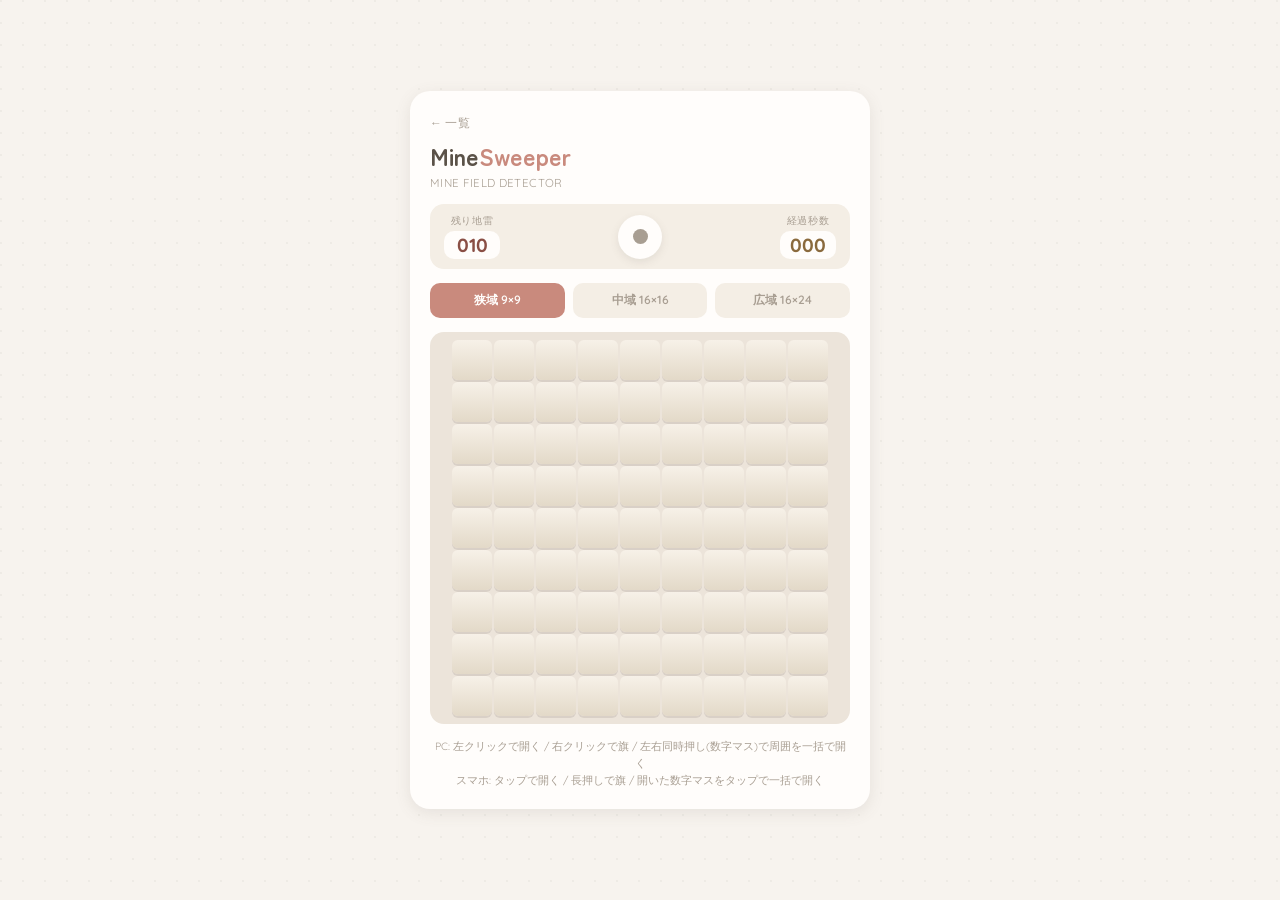
==== games/mine-sweeper/index.html @ 403c085d "マインスイーパー" ====
<!DOCTYPE html>
<html lang="ja">
<head>
    <meta charset="UTF-8">
    <meta name="viewport" content="width=device-width, initial-scale=1, maximum-scale=1, user-scalable=no">

    <title>Mine Sweeper</title>

    <link rel="manifest" href="manifest.json">
    <link rel="icon" href="icons/icon-192.png" type="image/png">
    <link rel="apple-touch-icon" href="icons/icon-192.png">
    <meta name="apple-mobile-web-app-capable" content="yes">
    <meta name="apple-mobile-web-app-status-bar-style" content="default">
    <meta name="apple-mobile-web-app-title" content="Mine Sweeper">

    <link rel="stylesheet" href="style.css">
</head>

<body>
    <div class="app">
        <div class="top-row">
            <div>
                <a href="../../index.html" class="back-link" aria-label="ゲーム一覧に戻る">← 一覧</a>
                <h1>Mine<span>Sweeper</span></h1>
                <div class="subtitle">MINE FIELD DETECTOR</div>
            </div>
        </div>

        <div class="control-panel">
            <div class="readout">
                <span class="readout-label">残り地雷</span>
                <span id="mineCount" class="value mines">010</span>
            </div>

            <button id="resetBtn" class="status-btn" aria-label="リセット">
                <span id="statusDot" class="status-dot"></span>
            </button>

            <div class="readout">
                <span class="readout-label">経過秒数</span>
                <span id="timer" class="value timer">000</span>
            </div>
        </div>

        <div id="sectorSelect" class="sector-select"></div>

        <div class="board-wrap">
            <div id="board" class="board"></div>
        </div>

        <div id="banner" class="banner hidden"></div>

        <p class="hint">
            PC: 左クリックで開く / 右クリックで旗 / 左右同時押し(数字マス)で周囲を一括で開く<br>
            スマホ: タップで開く / 長押しで旗 / 開いた数字マスをタップで一括で開く
        </p>
    </div>

    <!-- サイト共通のサービスワーカー登録(ルートのsw.jsを1つだけ登録する) -->
    <script src="../../shared/register-sw.js"></script>
    <script src="script.js"></script>
</body>
</html>
---- games/mine-sweeper/style.css ----
@import url("https://fonts.googleapis.com/css2?family=Quicksand:wght@300..700&family=Zen+Maru+Gothic&display=swap");
:root {
  --bg: #f7f3ee;
  --card: #fffdfb;
  --grid-bg: #ece4da;
  --cell-empty: #f4eee5;
  --ink: #6b6259;
  --ink-heading:#5b5248;
  --ink-soft: #a89e92;
  --accent: #c98a7d;
  --shadow: rgba(107, 98, 89, 0.12);
  /* pale tone scale, deepens gently as numbers grow */
  --t2: #f1e9df;
  --t2-ink: #8a8074;
  --t4: #eadfce;
  --t4-ink: #8a7a5c;
  --t8: #e9d6bd;
  --t8-ink: #8a6a3d;
  --t16: #e3c9c2;
  --t16-ink: #8a4f45;
  --t32: #dcb8c4;
  --t32-ink: #8a3d55;
  --t64: #cfa9c6;
  --t64-ink: #6d3f68;
  --t128: #b7a3cf;
  --t128-ink: #443a72;
  --t256: #9fabce;
  --t256-ink: #2f3f6e;
  --t512: #8fb3c2;
  --t512-ink: #20495a;
  --t1024: #87bcb2;
  --t1024-ink: #1c4f47;
  --t2048: #8fc39a;
  --t2048-ink: #1b4a2c;
  --thi: #6f6259;
  --thi-ink: #fdf9f4;
}

.back-link {
  margin-bottom: 6px;
  display: inline-block;
  color: var(--ink-soft);
  font-size: 12px;
  text-decoration: none;
  letter-spacing: 0.02em;
}
.back-link:hover {
  color: var(--accent);
}
.back-link:focus-visible {
  outline: 2px solid var(--accent);
  outline-offset: 2px;
  border-radius: 4px;
}

* {
  box-sizing: border-box;
}

html, body {
  height: 100%;
  margin: 0;
  overscroll-behavior: none;
}

body {
  min-height: 100vh;
  display: flex;
  align-items: center;
  justify-content: center;
  padding: 24px 16px;
  background: var(--bg);
  background-image: radial-gradient(circle at 1px 1px, rgba(107, 98, 89, 0.06) 1px, transparent 0);
  background-size: 22px 22px;
  font-family: "Quicksand", sans-serif;
  color: var(--ink);
  -webkit-tap-highlight-color: transparent;
  -webkit-user-select: none;
  user-select: none;
}

h1 {
  font-family: "Zen Maru Gothic", sans-serif;
  font-size: 24px;
  font-weight: 700;
  margin: 0;
  color: var(--ink-heading);
}
h1 span {
  color: var(--accent);
}

.app {
  width: 100%;
  max-width: 460px;
  padding: 20px;
  background: var(--card);
  border-radius: 20px;
  box-shadow: 0 4px 16px var(--shadow);
}

.top-row {
  display: flex;
  align-items: flex-end;
  justify-content: space-between;
  margin-bottom: 14px;
}

.subtitle {
  font-size: 11.5px;
  color: var(--ink-soft);
  margin-top: 2px;
  letter-spacing: 0.03em;
}

.control-panel {
  margin-bottom: 14px;
  padding: 10px 14px;
  display: flex;
  align-items: center;
  justify-content: space-between;
  background: var(--cell-empty);
  border-radius: 14px;
}

.readout {
  display: flex;
  flex-direction: column;
  align-items: center;
  gap: 3px;
}
.readout .value {
  padding: 2px 10px;
  font-family: "Quicksand", sans-serif;
  font-weight: 700;
  font-size: 19px;
  border-radius: 10px;
  background: var(--card);
  min-width: 56px;
  text-align: center;
}
.readout .value.mines {
  color: var(--t16-ink);
}
.readout .value.timer {
  color: var(--t8-ink);
}

.readout-label {
  font-size: 10px;
  color: var(--ink-soft);
  letter-spacing: 0.06em;
}

.status-btn {
  width: 44px;
  height: 44px;
  display: flex;
  align-items: center;
  justify-content: center;
  border: none;
  border-radius: 50%;
  background: var(--card);
  box-shadow: 0 3px 8px var(--shadow);
  cursor: pointer;
  transition: transform 0.08s;
}
.status-btn:active {
  transform: scale(0.94);
}

.status-dot {
  width: 15px;
  height: 15px;
  border-radius: 50%;
  background: var(--ink-soft);
  transition: background 0.15s;
}
.status-dot.armed {
  background: var(--t8-ink);
}
.status-dot.dead {
  background: var(--t16-ink);
}
.status-dot.clear {
  background: var(--t2048-ink);
}

.sector-select {
  display: flex;
  gap: 8px;
  margin-bottom: 14px;
}

.chip {
  padding: 9px 4px;
  flex: 1;
  font-family: "Quicksand", sans-serif;
  font-weight: 600;
  font-size: 12px;
  color: var(--ink-soft);
  background: var(--cell-empty);
  border: none;
  border-radius: 10px;
  cursor: pointer;
}
.chip.active {
  background: var(--accent);
  color: var(--card);
}

.board-wrap {
  padding: 8px;
  overflow-x: auto;
  border-radius: 14px;
  background: var(--grid-bg);
}

.board {
  width: max-content;
  margin: 0 auto;
  display: grid;
  gap: 2px;
}

.cell {
  width: var(--cell);
  height: var(--cell);
  display: flex;
  align-items: center;
  justify-content: center;
  position: relative;
  border-radius: 6px;
  font-family: "Quicksand", sans-serif;
  font-size: calc(var(--cell) * 0.48);
  font-weight: 700;
  user-select: none;
  touch-action: manipulation;
  cursor: pointer;
}
.cell.covered {
  background: linear-gradient(180deg, #f7f1e8, #e3d9c8);
  box-shadow: 0 2px 0 rgba(107, 98, 89, 0.15);
}
.cell.covered:active {
  box-shadow: 0 1px 0 rgba(107, 98, 89, 0.15);
}
.cell.open {
  background: var(--cell-empty);
  box-shadow: inset 0 1px 3px rgba(107, 98, 89, 0.12);
}
.cell.combo-preview {
  background: var(--t2);
  box-shadow: inset 0 1px 3px rgba(107, 98, 89, 0.2);
}
.cell.n1 {
  color: var(--t2-ink);
}
.cell.n2 {
  color: var(--t4-ink);
}
.cell.n3 {
  color: var(--t8-ink);
}
.cell.n4 {
  color: var(--t16-ink);
}
.cell.n5 {
  color: var(--t32-ink);
}
.cell.n6 {
  color: var(--t64-ink);
}
.cell.n7 {
  color: var(--t128-ink);
}
.cell.n8 {
  color: var(--t256-ink);
}
.cell.mine {
  background: var(--t16);
}
.cell.mine-trigger {
  background: var(--accent);
}
.cell .press-ring {
  position: absolute;
  inset: 0;
  border-radius: 6px;
  background: conic-gradient(var(--accent) calc(var(--p, 0) * 1%), transparent 0);
  -webkit-mask: radial-gradient(farthest-side, transparent calc(100% - 4px), #000 calc(100% - 3px));
  mask: radial-gradient(farthest-side, transparent calc(100% - 4px), #000 calc(100% - 3px));
  pointer-events: none;
}

.flag-icon, .mine-icon {
  width: 60%;
  height: 60%;
}

.hint {
  margin: 14px 4px 0;
  text-align: center;
  font-size: 10.5px;
  color: var(--ink-soft);
  line-height: 1.6;
}

.banner {
  margin-top: 12px;
  padding: 9px;
  border-radius: 10px;
  text-align: center;
  font-family: "Zen Maru Gothic", sans-serif;
  font-weight: 700;
  font-size: 13px;
}
.banner.hidden {
  display: none;
}
.banner.lose {
  background: var(--t16);
  color: var(--t16-ink);
}
.banner.win {
  background: var(--t2048);
  color: var(--t2048-ink);
}

/*# sourceMappingURL=style.css.map */
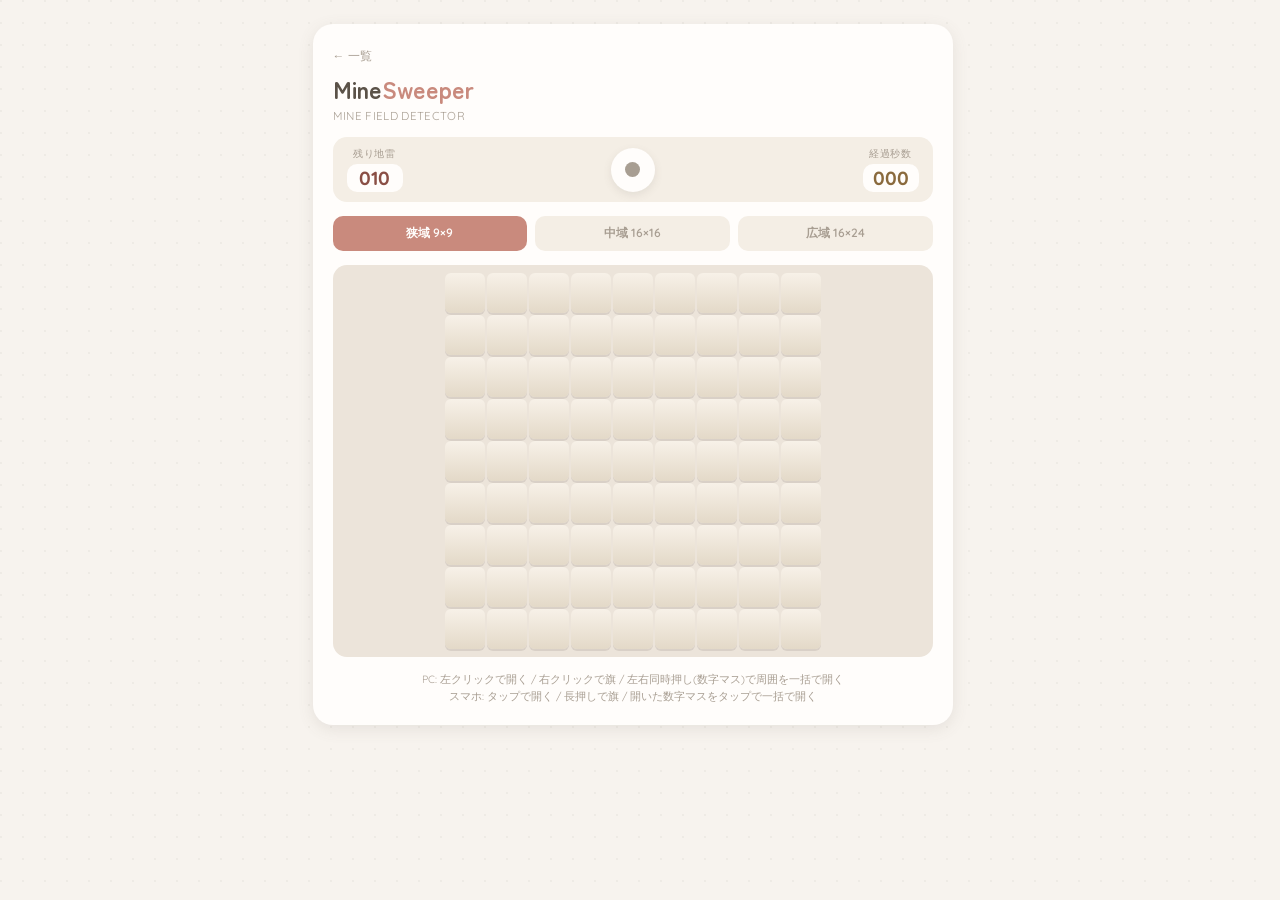
==== commit b60eac27: "- localStorage保存に対応 - 画面表示制御の調整" ====
--- a/games/mine-sweeper/index.html
+++ b/games/mine-sweeper/index.html
@@ -2,9 +2,12 @@
 <html lang="ja">
 <head>
     <meta charset="UTF-8">
-    <meta name="viewport" content="width=device-width, initial-scale=1, maximum-scale=1, user-scalable=no">
+    <meta name="viewport" content="width=device-width, initial-scale=1.0, maximum-scale=1.0, user-scalable=no">
 
     <title>Mine Sweeper</title>
+
+    <meta name="description" content="MINE FIELD DETECTOR">
+    <meta name="theme-color" content="#f7f3ee">
 
     <link rel="manifest" href="manifest.json">
     <link rel="icon" href="icons/icon-192.png" type="image/png">
--- a/games/mine-sweeper/style.css
+++ b/games/mine-sweeper/style.css
@@ -61,13 +61,16 @@
   height: 100%;
   margin: 0;
   overscroll-behavior: none;
+  scrollbar-gutter: stable;
 }
 
 body {
   min-height: 100vh;
   display: flex;
-  align-items: center;
-  justify-content: center;
+  flex-direction: column;
+  align-items: center;
+  justify-content: flex-start;
+  overflow-y: auto;
   padding: 24px 16px;
   background: var(--bg);
   background-image: radial-gradient(circle at 1px 1px, rgba(107, 98, 89, 0.06) 1px, transparent 0);
@@ -92,7 +95,7 @@
 
 .app {
   width: 100%;
-  max-width: 460px;
+  max-width: 640px;
   padding: 20px;
   background: var(--card);
   border-radius: 20px;
@@ -211,7 +214,7 @@
 
 .board-wrap {
   padding: 8px;
-  overflow-x: auto;
+  overflow: hidden;
   border-radius: 14px;
   background: var(--grid-bg);
 }
@@ -318,11 +321,11 @@
 .banner.hidden {
   display: none;
 }
-.banner.lose {
+.banner.dead {
   background: var(--t16);
   color: var(--t16-ink);
 }
-.banner.win {
+.banner.clear {
   background: var(--t2048);
   color: var(--t2048-ink);
 }
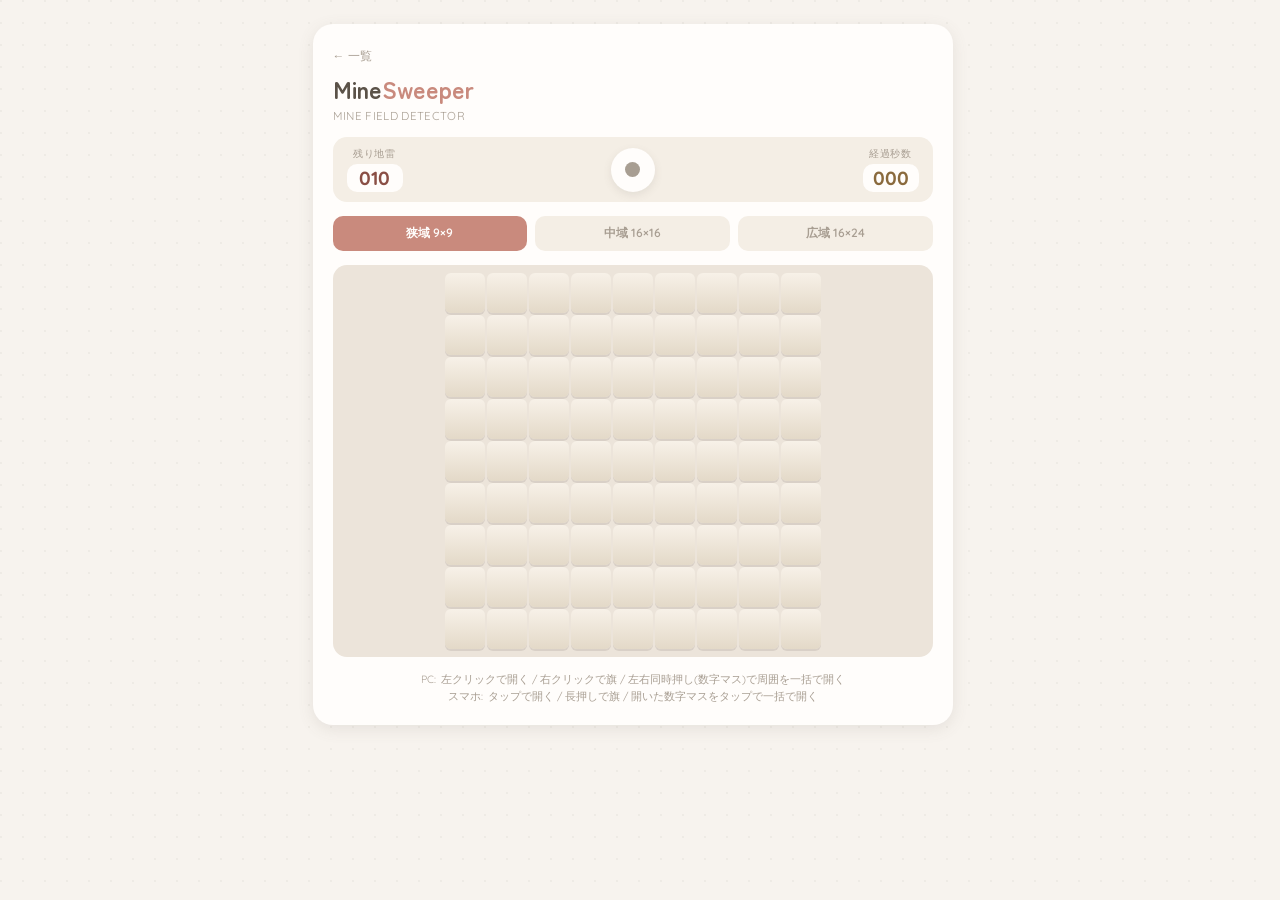
==== commit 0dc41e43: "（勝敗いずれも）ゲームオーバー状態のリストア時のセル調整" ====
--- a/games/mine-sweeper/index.html
+++ b/games/mine-sweeper/index.html
@@ -23,7 +23,7 @@
     <div class="app">
         <div class="top-row">
             <div>
-                <a href="../../index.html" class="back-link" aria-label="ゲーム一覧に戻る">← 一覧</a>
+                <a href="../../index.html" class="back-link" aria-label="ゲーム一覧に戻る">←&nbsp;一覧</a>
                 <h1>Mine<span>Sweeper</span></h1>
                 <div class="subtitle">MINE FIELD DETECTOR</div>
             </div>
@@ -54,8 +54,8 @@
         <div id="banner" class="banner hidden"></div>
 
         <p class="hint">
-            PC: 左クリックで開く / 右クリックで旗 / 左右同時押し(数字マス)で周囲を一括で開く<br>
-            スマホ: タップで開く / 長押しで旗 / 開いた数字マスをタップで一括で開く
+            PC:&ensp;左クリックで開く&nbsp;/&nbsp;右クリックで旗&nbsp;/&nbsp;左右同時押し(数字マス)で周囲を一括で開く<br>
+            スマホ:&ensp;タップで開く&nbsp;/&nbsp;長押しで旗&nbsp;/&nbsp;開いた数字マスをタップで一括で開く
         </p>
     </div>
 
